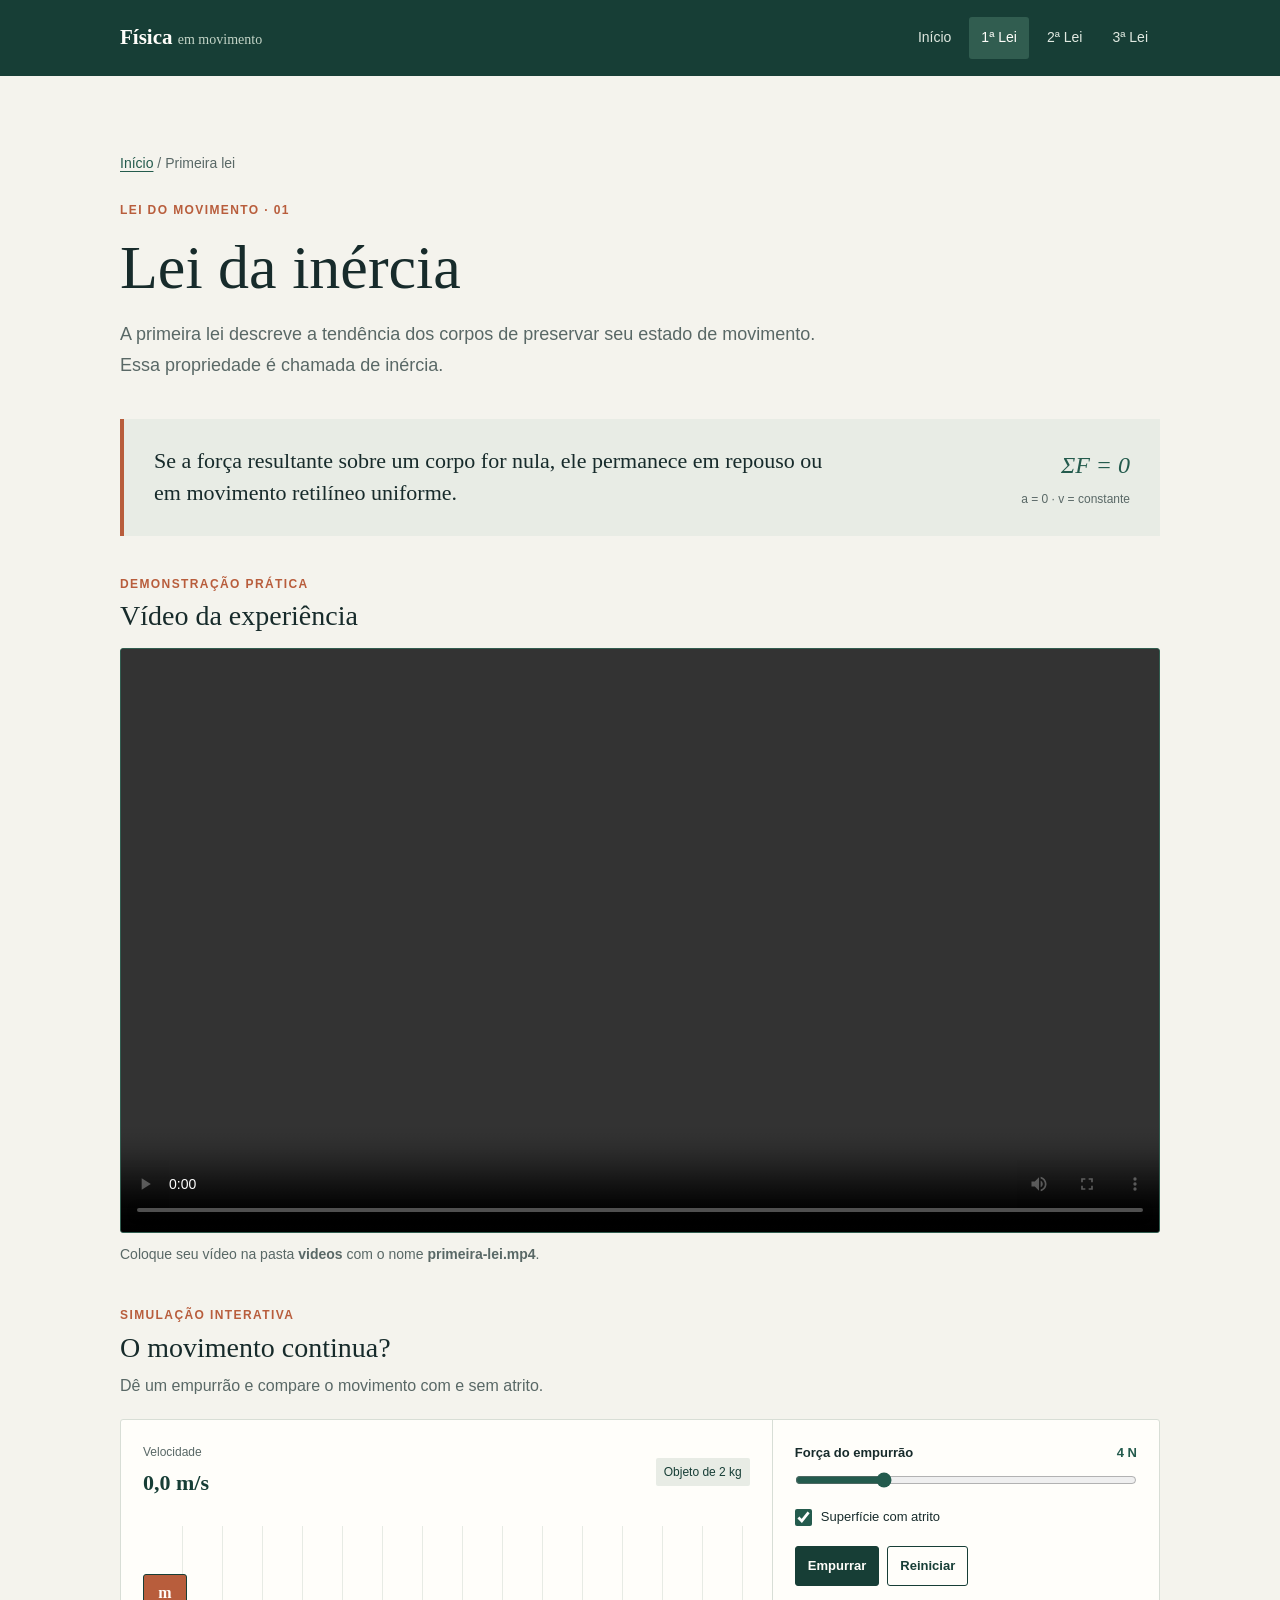
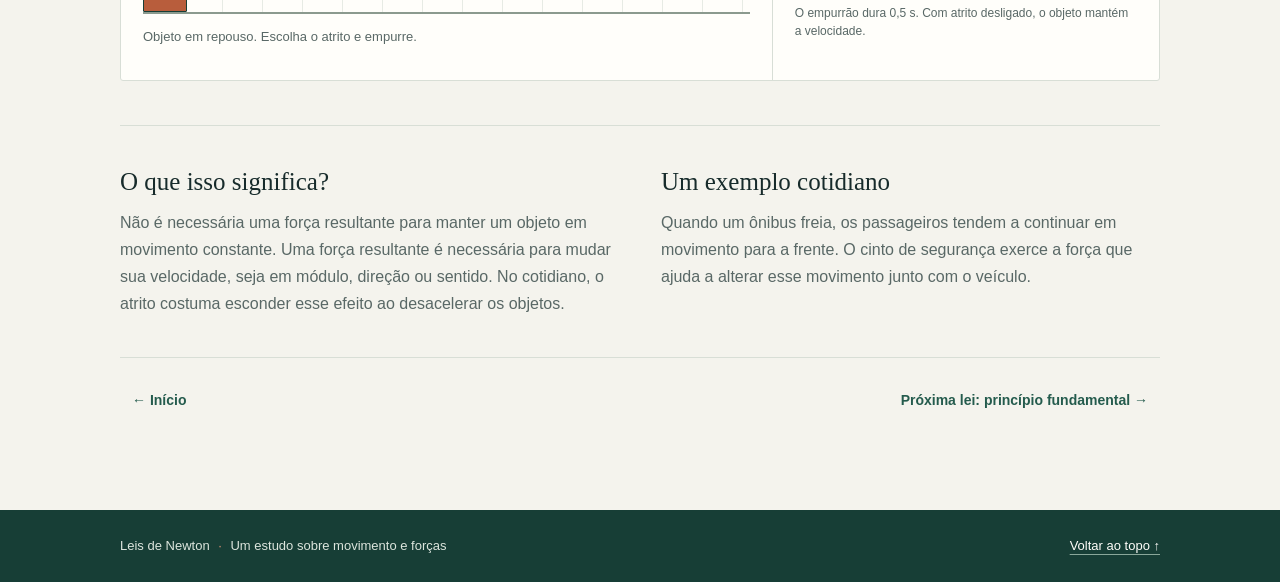
==== lei1.html @ 52f99e98 "yo gurt, cat named gurt: yo wassyo" ====
<!DOCTYPE html>
<html lang="pt-BR">
<head>
    <meta charset="UTF-8">
    <meta name="viewport" content="width=device-width, initial-scale=1.0">
    <meta name="description" content="Conheça a primeira lei de Newton, o princípio da inércia.">
    <title>Primeira Lei: Inércia | Física em movimento</title>
    <link rel="stylesheet" href="style.css">
</head>
<body>
    <header class="site-header">
        <div class="header-inner">
            <a href="index.html" class="logo">Física <span>em movimento</span></a>
            <nav aria-label="Navegação principal">
                <ul>
                    <li><a href="index.html">Início</a></li>
                    <li><a href="lei1.html" aria-current="page">1ª Lei</a></li>
                    <li><a href="lei2.html">2ª Lei</a></li>
                    <li><a href="lei3.html">3ª Lei</a></li>
                </ul>
            </nav>
        </div>
    </header>
    <main class="container law-main">
        <p class="breadcrumb"><a href="index.html">Início</a> / Primeira lei</p>
        <section class="law-heading">
            <p class="eyebrow">Lei do movimento · 01</p>
            <h1>Lei da inércia</h1>
            <p>A primeira lei descreve a tendência dos corpos de preservar seu estado de movimento. Essa propriedade é chamada de inércia.</p>
        </section>
        <section class="law-statement" aria-label="Enunciado da primeira lei">
            <p>Se a força resultante sobre um corpo for nula, ele permanece em repouso ou em movimento retilíneo uniforme.</p>
            <div class="formula-stack">
                <span class="formula">ΣF = 0</span>
                <span class="formula-secondary">a = 0 · v = constante</span>
            </div>
        </section>
        <section class="experiment-section" aria-labelledby="video-title">
            <div class="experiment-heading">
                <p class="eyebrow">Demonstração prática</p>
                <h2 id="video-title">Vídeo da experiência</h2>
            </div>
            <video class="experiment-video" controls preload="metadata" playsinline>
                <source src="videos/primeira-lei.mp4" type="video/mp4">
                Seu navegador não consegue reproduzir este vídeo.
            </video>
            <p class="video-hint">Coloque seu vídeo na pasta <strong>videos</strong> com o nome <strong>primeira-lei.mp4</strong>.</p>
        </section>
        <section class="simulation-section" data-simulation="inertia" aria-labelledby="simulation-title">
            <div class="simulation-heading">
                <p class="eyebrow">Simulação interativa</p>
                <h2 id="simulation-title">O movimento continua?</h2>
                <p>Dê um empurrão e compare o movimento com e sem atrito.</p>
            </div>
            <div class="simulation-layout">
                <div class="simulation-scene">
                    <div class="scene-readout">
                        <div>
                            <span class="readout-label">Velocidade</span>
                            <output class="readout-value" data-output="speed">0,0 m/s</output>
                        </div>
                        <span class="scene-tag">Objeto de 2 kg</span>
                    </div>
                    <div class="sim-track" data-role="track" aria-label="Pista de movimento">
                        <div class="sim-object inertia-object" data-role="object" aria-hidden="true">m</div>
                    </div>
                    <p class="scene-message" data-output="message" aria-live="polite">Objeto em repouso. Escolha o atrito e empurre.</p>
                </div>
                <div class="simulation-controls">
                    <div class="range-control">
                        <div class="range-heading">
                            <label for="inertia-force">Força do empurrão</label>
                            <output data-value="force" for="inertia-force">4 N</output>
                        </div>
                        <input id="inertia-force" type="range" min="2" max="10" step="2" value="4" data-control="force">
                    </div>
                    <label class="check-control">
                        <input type="checkbox" data-control="friction" checked>
                        <span>Superfície com atrito</span>
                    </label>
                    <div class="simulation-buttons">
                        <button type="button" data-action="push">Empurrar</button>
                        <button type="button" class="button-secondary" data-action="reset">Reiniciar</button>
                    </div>
                    <p class="control-hint">O empurrão dura 0,5 s. Com atrito desligado, o objeto mantém a velocidade.</p>
                </div>
            </div>
        </section>
        <section class="law-details">
            <div>
                <h2>O que isso significa?</h2>
                <p>Não é necessária uma força resultante para manter um objeto em movimento constante. Uma força resultante é necessária para mudar sua velocidade, seja em módulo, direção ou sentido. No cotidiano, o atrito costuma esconder esse efeito ao desacelerar os objetos.</p>
            </div>
            <div>
                <h2>Um exemplo cotidiano</h2>
                <p>Quando um ônibus freia, os passageiros tendem a continuar em movimento para a frente. O cinto de segurança exerce a força que ajuda a alterar esse movimento junto com o veículo.</p>
            </div>
        </section>
        <nav class="law-pagination" aria-label="Navegação entre as leis">
            <a href="index.html">← Início</a>
            <a href="lei2.html">Próxima lei: princípio fundamental →</a>
        </nav>
    </main>
    <footer class="site-footer">
        <div class="footer-inner">
            <p>Leis de Newton <span>·</span> Um estudo sobre movimento e forças</p>
            <a href="#">Voltar ao topo ↑</a>
        </div>
    </footer>
    <script src="simulations.js" defer></script>
</body>
</html>
---- style.css ----
:root {
    color-scheme: light;
    --ink: #172b2b;
    --muted: #596866;
    --paper: #f4f3ed;
    --surface: #fffefa;
    --line: #d8ded6;
    --green: #245b4d;
    --green-dark: #173e36;
    --copper: #b85d3c;
}

* {
    box-sizing: border-box;
    margin: 0;
    padding: 0;
}

html {
    scroll-behavior: smooth;
}

body {
    min-width: 320px;
    background: var(--paper);
    color: var(--ink);
    font-family: "Segoe UI", sans-serif;
    font-size: 16px;
    line-height: 1.7;
}

a {
    color: inherit;
}

.container,
.header-inner,
.footer-inner {
    width: min(100% - 48px, 1040px);
    margin: 0 auto;
}

.site-header {
    position: sticky;
    z-index: 5;
    top: 0;
    background: var(--green-dark);
    color: var(--surface);
}

.header-inner {
    display: flex;
    min-height: 76px;
    align-items: center;
    justify-content: space-between;
    gap: 24px;
}

.logo {
    flex-shrink: 0;
    color: var(--surface);
    font-family: Georgia, serif;
    font-size: 21px;
    font-weight: 700;
    text-decoration: none;
}

.logo span {
    color: #c3d4c7;
    font-size: 14px;
    font-weight: 400;
}

nav ul {
    display: flex;
    flex-wrap: wrap;
    justify-content: flex-end;
    gap: 6px;
    list-style: none;
}

nav a {
    display: block;
    padding: 9px 12px;
    border-radius: 3px;
    color: #e0e9e1;
    font-size: 14px;
    text-decoration: none;
    transition: background-color 160ms ease, color 160ms ease;
}

nav a:hover,
nav a:focus-visible,
nav a[aria-current="page"] {
    background: #315d50;
    color: #fffefa;
}

.home-main,
.law-main {
    padding-top: 76px;
    padding-bottom: 88px;
}

.introduction {
    max-width: 760px;
    padding-bottom: 66px;
}

.eyebrow {
    margin-bottom: 12px;
    color: var(--copper);
    font-size: 12px;
    font-weight: 700;
    letter-spacing: 1.4px;
    text-transform: uppercase;
}

h1,
h2,
h3 {
    font-family: Georgia, "Times New Roman", serif;
    font-weight: 500;
    line-height: 1.15;
}

.introduction h1 {
    max-width: 700px;
    margin-bottom: 22px;
    font-size: clamp(42px, 7vw, 68px);
}

.introduction h1 span {
    color: var(--green);
    font-style: italic;
}

.introduction p:not(.eyebrow) {
    max-width: 690px;
    color: var(--muted);
}

.introduction .lead {
    margin-bottom: 14px;
    color: var(--ink);
    font-size: 19px;
    line-height: 1.6;
}

.laws-section {
    padding: 34px 0 48px;
    border-top: 1px solid var(--line);
}

.section-heading {
    display: flex;
    align-items: baseline;
    justify-content: space-between;
    gap: 20px;
    margin-bottom: 22px;
}

.section-heading .eyebrow {
    margin: 0;
}

.section-heading h2,
.newton-section h2 {
    font-size: 32px;
}

.law-list {
    display: grid;
    grid-template-columns: repeat(3, minmax(0, 1fr));
    border-top: 1px solid var(--line);
    border-bottom: 1px solid var(--line);
}

.law-preview {
    display: grid;
    grid-template-columns: 42px 1fr;
    gap: 12px;
    padding: 23px 20px 24px 0;
}

.law-preview + .law-preview {
    padding-left: 20px;
    border-left: 1px solid var(--line);
}

.law-number {
    color: var(--copper);
    font-family: Georgia, serif;
    font-size: 18px;
}

.law-preview h3 {
    margin-bottom: 9px;
    font-size: 22px;
}

.law-preview p {
    min-height: 108px;
    margin-bottom: 16px;
    color: var(--muted);
    font-size: 14px;
    line-height: 1.6;
}

.text-link {
    color: var(--green);
    font-size: 14px;
    font-weight: 700;
    text-decoration-thickness: 1px;
    text-underline-offset: 4px;
}

.text-link span {
    display: inline-block;
    margin-left: 4px;
    transition: transform 160ms ease;
}

.text-link:hover span {
    transform: translateX(3px);
}

.newton-section {
    display: grid;
    grid-template-columns: 170px minmax(0, 1fr);
    gap: 34px;
    align-items: start;
    padding: 36px 0 0;
}

.newton-portrait {
    width: 150px;
    margin: 0;
}

.newton-portrait img {
    display: block;
    width: 100%;
    aspect-ratio: 4 / 5;
    border: 1px solid var(--line);
    border-radius: 3px;
    object-fit: cover;
    object-position: center top;
}

.newton-portrait figcaption {
    margin-top: 7px;
    color: var(--muted);
    font-size: 11px;
    line-height: 1.4;
}

.newton-portrait figcaption a {
    color: var(--green);
    text-underline-offset: 2px;
}

.newton-section h2 {
    margin-bottom: 16px;
}

.newton-section p:not(.eyebrow) {
    max-width: 720px;
    margin-top: 10px;
    color: var(--muted);
}

.site-footer {
    background: var(--green-dark);
    color: #dce5dd;
}

.footer-inner {
    display: flex;
    min-height: 72px;
    align-items: center;
    justify-content: space-between;
    gap: 20px;
    font-size: 13px;
}

.footer-inner span {
    padding: 0 5px;
    color: #d69072;
}

.footer-inner a {
    color: #fffefa;
    text-decoration-color: #8aa79a;
    text-underline-offset: 4px;
}

.breadcrumb {
    margin-bottom: 24px;
    color: var(--muted);
    font-size: 14px;
}

.breadcrumb a {
    color: var(--green);
    text-underline-offset: 3px;
}

.law-heading {
    max-width: 760px;
    padding-bottom: 38px;
}

.law-heading h1 {
    margin-bottom: 16px;
    font-size: clamp(40px, 7vw, 62px);
}

.law-heading > p:last-child {
    max-width: 700px;
    color: var(--muted);
    font-size: 18px;
}

.law-statement {
    display: grid;
    grid-template-columns: 1fr auto;
    align-items: center;
    gap: 24px;
    margin-bottom: 38px;
    padding: 26px 30px;
    border-left: 4px solid var(--copper);
    background: #e8ece5;
}

.law-statement p {
    max-width: 680px;
    font-family: Georgia, "Times New Roman", serif;
    font-size: 22px;
    line-height: 1.45;
}

.formula {
    color: var(--green);
    font-family: Georgia, "Times New Roman", serif;
    font-size: 24px;
    font-style: italic;
    white-space: nowrap;
}

.formula-stack {
    display: grid;
    justify-items: end;
    gap: 4px;
}

.formula-secondary {
    color: var(--muted);
    font-size: 12px;
    text-align: right;
}

.formula sub {
    font-size: 60%;
}

.experiment-section {
    padding: 0 0 38px;
}

.experiment-heading {
    margin-bottom: 16px;
}

.experiment-heading .eyebrow {
    margin-bottom: 6px;
}

.experiment-heading h2 {
    font-size: 28px;
}

.video-placeholder {
    display: grid;
    min-height: 220px;
    aspect-ratio: 16 / 9;
    align-content: center;
    justify-items: center;
    gap: 12px;
    padding: 24px;
    border: 1px solid #315d50;
    border-radius: 3px;
    background: var(--green-dark);
    color: #e0e9e1;
    text-align: center;
}

.video-placeholder p {
    font-size: 14px;
}

.experiment-video {
    display: block;
    width: 100%;
    aspect-ratio: 16 / 9;
    border: 1px solid #315d50;
    border-radius: 3px;
    background: var(--green-dark);
}

.video-hint {
    margin-top: 10px;
    color: var(--muted);
    font-size: 14px;
}

.video-play {
    display: grid;
    width: 48px;
    aspect-ratio: 1;
    place-items: center;
    border: 1px solid #9ab2a3;
    border-radius: 50%;
}

.video-play::after {
    width: 0;
    height: 0;
    margin-left: 3px;
    border-top: 7px solid transparent;
    border-bottom: 7px solid transparent;
    border-left: 10px solid #e0e9e1;
    content: "";
}

.simulation-section {
    padding: 0 0 44px;
    border-bottom: 1px solid var(--line);
    margin-bottom: 34px;
}

.simulation-heading {
    margin-bottom: 20px;
}

.simulation-heading .eyebrow {
    margin-bottom: 6px;
}

.simulation-heading h2 {
    margin-bottom: 8px;
    font-size: 28px;
}

.simulation-heading > p:last-child {
    color: var(--muted);
}

.simulation-layout {
    display: grid;
    grid-template-columns: minmax(0, 1.35fr) minmax(230px, 0.8fr);
    border: 1px solid var(--line);
    border-radius: 3px;
    background: var(--surface);
}

.simulation-scene,
.simulation-controls {
    min-width: 0;
    padding: 22px;
}

.simulation-scene {
    border-right: 1px solid var(--line);
}

.scene-readout {
    display: flex;
    min-height: 47px;
    align-items: center;
    justify-content: space-between;
    gap: 14px;
    margin-bottom: 24px;
}

.scene-readout > div {
    display: grid;
    gap: 2px;
}

.readout-label {
    color: var(--muted);
    font-size: 12px;
}

.readout-value {
    color: var(--green-dark);
    font-family: Georgia, "Times New Roman", serif;
    font-size: 22px;
    font-weight: 700;
}

.scene-tag {
    padding: 4px 8px;
    border-radius: 2px;
    background: #e8ece5;
    color: var(--green-dark);
    font-size: 12px;
}

.sim-track {
    position: relative;
    height: 88px;
    overflow: hidden;
    border-bottom: 2px solid #8b9a8e;
    background: repeating-linear-gradient(90deg, transparent 0 39px, #e7ebe4 39px 40px);
}

.sim-object {
    display: grid;
    width: 44px;
    height: 38px;
    place-items: center;
    border: 1px solid #173e36;
    border-radius: 3px 3px 1px 1px;
    background: #b85d3c;
    color: #fffefa;
    font-family: Georgia, serif;
    font-size: 16px;
    font-weight: 700;
}

.inertia-object,
.cart-object {
    position: absolute;
    bottom: 0;
    left: 0;
}

.cart-object {
    border-radius: 4px 4px 2px 2px;
    background: var(--green);
}

.scene-message {
    min-height: 44px;
    padding-top: 12px;
    color: var(--muted);
    font-size: 13px;
}

.simulation-controls {
    display: grid;
    align-content: start;
    gap: 18px;
}

.range-control {
    display: grid;
    gap: 8px;
}

.range-heading {
    display: flex;
    justify-content: space-between;
    gap: 8px;
    font-size: 13px;
}

.range-heading label {
    font-weight: 600;
}

.range-heading output {
    color: var(--green);
    font-weight: 700;
    white-space: nowrap;
}

.range-control input[type="range"] {
    width: 100%;
    accent-color: var(--green);
}

.check-control {
    display: flex;
    align-items: center;
    gap: 9px;
    color: var(--ink);
    font-size: 13px;
}

.check-control input {
    width: 17px;
    height: 17px;
    accent-color: var(--green);
}

.simulation-buttons {
    display: flex;
    flex-wrap: wrap;
    gap: 8px;
}

.simulation-buttons button {
    min-height: 40px;
    padding: 8px 12px;
    border: 1px solid var(--green-dark);
    border-radius: 3px;
    background: var(--green-dark);
    color: #fffefa;
    cursor: pointer;
    font: inherit;
    font-size: 13px;
    font-weight: 700;
}

.simulation-buttons button:hover {
    background: var(--green);
}

.simulation-buttons .button-secondary {
    background: transparent;
    color: var(--green-dark);
}

.simulation-buttons .button-secondary:hover {
    background: #e8ece5;
}

.control-hint {
    color: var(--muted);
    font-size: 12px;
    line-height: 1.5;
}

.pair-track {
    display: grid;
    grid-template-columns: 1fr 1fr;
    min-height: 88px;
}

.pair-half {
    position: relative;
    min-width: 0;
    border-bottom: 2px solid #8b9a8e;
    background: repeating-linear-gradient(90deg, transparent 0 39px, #e7ebe4 39px 40px);
}

.pair-half + .pair-half {
    border-left: 1px dashed var(--line);
}

.pair-object {
    position: absolute;
    bottom: 0;
}

.pair-object-a {
    right: 8px;
}

.pair-object-b {
    left: 8px;
    background: var(--green);
}

.force-direction {
    position: absolute;
    top: 7px;
    color: var(--copper);
    font-size: 15px;
    font-weight: 700;
    white-space: nowrap;
}

.pair-left .force-direction {
    right: 9px;
}

.pair-right .force-direction {
    left: 9px;
}

.pair-readouts {
    display: flex;
    flex-wrap: wrap;
    gap: 8px 18px;
    padding-top: 10px;
    color: var(--muted);
    font-size: 12px;
}

.pair-readouts output {
    color: var(--green-dark);
    font-weight: 700;
}

.law-details {
    display: grid;
    grid-template-columns: repeat(2, minmax(0, 1fr));
    gap: 42px;
    padding: 8px 0 40px;
}

.law-details h2 {
    margin-bottom: 12px;
    font-size: 25px;
}

.law-details p,
.law-details li {
    color: var(--muted);
}

.law-details ul {
    padding-left: 20px;
}

.law-details li + li {
    margin-top: 8px;
}

.law-pagination {
    display: flex;
    justify-content: space-between;
    gap: 18px;
    padding-top: 22px;
    border-top: 1px solid var(--line);
}

.law-pagination a {
    color: var(--green);
    font-weight: 700;
    text-decoration-thickness: 1px;
    text-underline-offset: 4px;
}

a:focus-visible {
    outline: 3px solid #d69072;
    outline-offset: 3px;
}

@media (max-width: 720px) {
    .container,
    .header-inner,
    .footer-inner {
        width: min(100% - 36px, 560px);
    }

    .header-inner {
        min-height: auto;
        flex-direction: column;
        align-items: flex-start;
        gap: 8px;
        padding: 14px 0 10px;
    }

    nav ul {
        justify-content: flex-start;
        gap: 2px;
    }

    nav a {
        padding: 7px 9px;
        font-size: 13px;
    }

    .home-main,
    .law-main {
        padding-top: 48px;
        padding-bottom: 58px;
    }

    .introduction {
        padding-bottom: 46px;
    }

    .law-list {
        grid-template-columns: 1fr;
    }

    .law-preview,
    .law-preview + .law-preview {
        padding: 20px 0;
        border-left: 0;
    }

    .law-preview + .law-preview {
        border-top: 1px solid var(--line);
    }

    .law-preview p {
        min-height: 0;
    }

    .newton-section {
        grid-template-columns: 110px minmax(0, 1fr);
        gap: 20px;
    }

    .newton-portrait {
        width: 100px;
    }

    .section-heading {
        display: block;
    }

    .section-heading .eyebrow {
        margin-bottom: 8px;
    }

    .law-statement {
        grid-template-columns: 1fr;
        gap: 14px;
        padding: 21px;
    }

    .formula-stack {
        justify-items: start;
    }

    .formula-secondary {
        text-align: left;
    }

    .law-statement p {
        font-size: 19px;
    }

    .video-placeholder {
        min-height: 180px;
    }

    .law-details {
        grid-template-columns: 1fr;
        gap: 26px;
    }

    .simulation-layout {
        grid-template-columns: 1fr;
    }

    .simulation-scene {
        border-right: 0;
        border-bottom: 1px solid var(--line);
    }

    .simulation-scene,
    .simulation-controls {
        padding: 18px;
    }

    .footer-inner {
        min-height: 78px;
    }
}

@media (max-width: 430px) {
    .footer-inner {
        align-items: flex-start;
        flex-direction: column;
        justify-content: center;
        gap: 4px;
        padding: 14px 0;
    }

    .newton-section {
        grid-template-columns: 1fr;
        gap: 16px;
    }

    .law-pagination {
        flex-direction: column;
    }
}

@media (prefers-reduced-motion: reduce) {
    html {
        scroll-behavior: auto;
    }

    *,
    *::before,
    *::after {
        transition-duration: 0.01ms !important;
    }
}
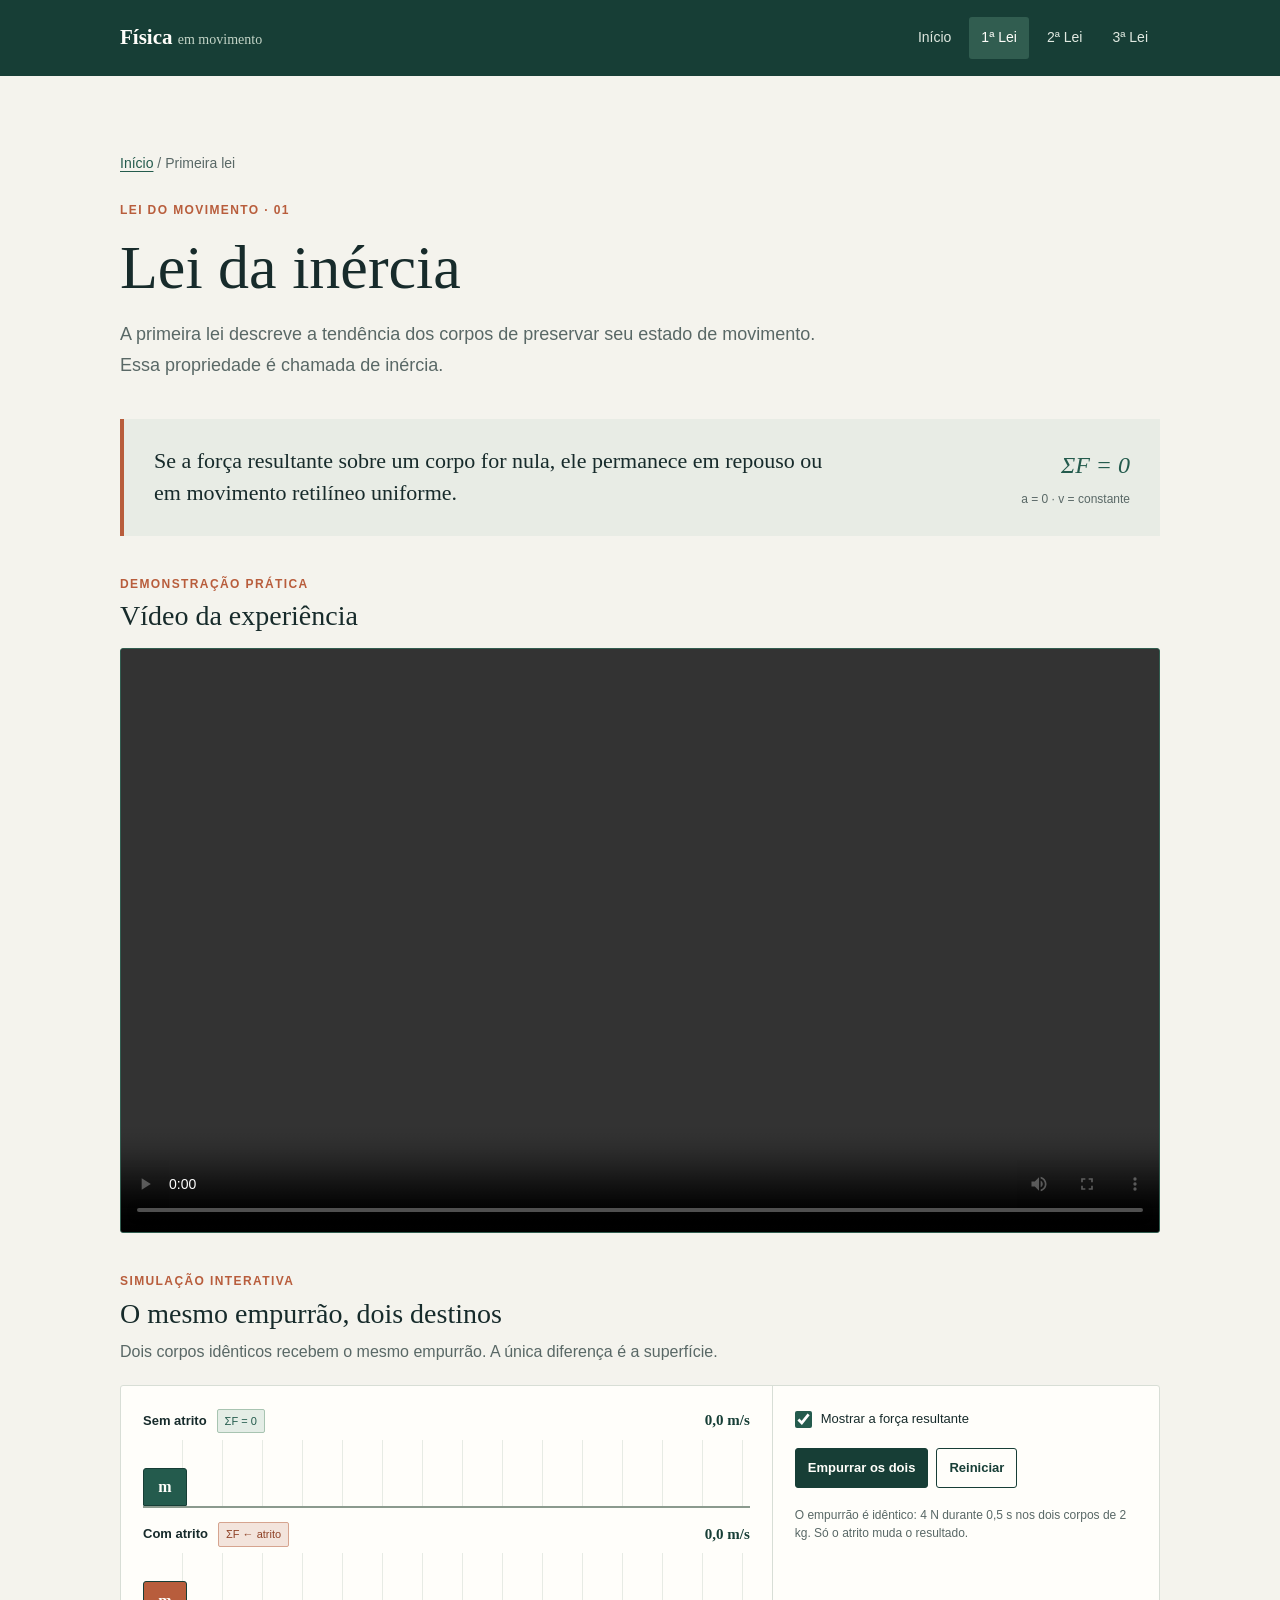
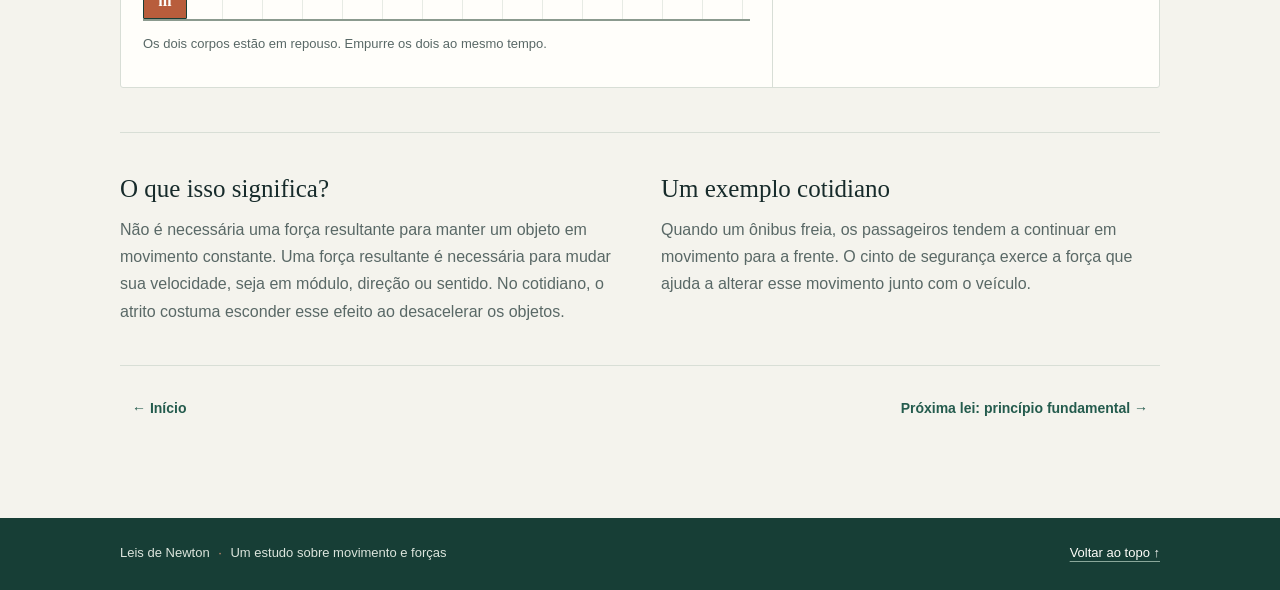
==== commit 79ecc4b9: "alterei as simulações" ====
--- a/lei1.html
+++ b/lei1.html
@@ -4,11 +4,19 @@
     <meta charset="UTF-8">
     <meta name="viewport" content="width=device-width, initial-scale=1.0">
     <meta name="description" content="Conheça a primeira lei de Newton, o princípio da inércia.">
+    <meta name="theme-color" content="#173e36">
+    <meta property="og:type" content="website">
+    <meta property="og:locale" content="pt_BR">
+    <meta property="og:site_name" content="Física em movimento">
+    <meta property="og:title" content="Primeira Lei: Inércia | Física em movimento">
+    <meta property="og:description" content="Conheça a primeira lei de Newton, o princípio da inércia.">
+    <link rel="icon" href="data:image/svg+xml,%3Csvg xmlns='http://www.w3.org/2000/svg' viewBox='0 0 32 32'%3E%3Crect width='32' height='32' rx='6' fill='%23173e36'/%3E%3Ctext x='16' y='23' font-family='Georgia,serif' font-size='19' fill='%23f4f3ed' text-anchor='middle'%3EN%3C/text%3E%3C/svg%3E">
     <title>Primeira Lei: Inércia | Física em movimento</title>
     <link rel="stylesheet" href="style.css">
 </head>
 <body>
-    <header class="site-header">
+    <a class="skip-link" href="#conteudo">Ir para o conteúdo</a>
+    <header class="site-header" id="top">
         <div class="header-inner">
             <a href="index.html" class="logo">Física <span>em movimento</span></a>
             <nav aria-label="Navegação principal">
@@ -21,7 +29,7 @@
             </nav>
         </div>
     </header>
-    <main class="container law-main">
+    <main class="container law-main" id="conteudo">
         <p class="breadcrumb"><a href="index.html">Início</a> / Primeira lei</p>
         <section class="law-heading">
             <p class="eyebrow">Lei do movimento · 01</p>
@@ -42,47 +50,51 @@
             </div>
             <video class="experiment-video" controls preload="metadata" playsinline>
                 <source src="videos/primeira-lei.mp4" type="video/mp4">
-                Seu navegador não consegue reproduzir este vídeo.
+                <p>Seu navegador não consegue reproduzir este vídeo. <a href="videos/primeira-lei.mp4">Baixar o arquivo</a>.</p>
             </video>
-            <p class="video-hint">Coloque seu vídeo na pasta <strong>videos</strong> com o nome <strong>primeira-lei.mp4</strong>.</p>
         </section>
         <section class="simulation-section" data-simulation="inertia" aria-labelledby="simulation-title">
             <div class="simulation-heading">
                 <p class="eyebrow">Simulação interativa</p>
-                <h2 id="simulation-title">O movimento continua?</h2>
-                <p>Dê um empurrão e compare o movimento com e sem atrito.</p>
+                <h2 id="simulation-title">O mesmo empurrão, dois destinos</h2>
+                <p>Dois corpos idênticos recebem o mesmo empurrão. A única diferença é a superfície.</p>
             </div>
             <div class="simulation-layout">
                 <div class="simulation-scene">
-                    <div class="scene-readout">
-                        <div>
-                            <span class="readout-label">Velocidade</span>
-                            <output class="readout-value" data-output="speed">0,0 m/s</output>
+                    <div class="lane-stack">
+                        <div class="sim-lane">
+                            <div class="lane-head">
+                                <span class="lane-label">Sem atrito</span>
+                                <span class="lane-force lane-force-free" data-output="force-free">ΣF = 0</span>
+                                <output class="lane-speed" data-output="speed-free" aria-live="polite">0,0 m/s</output>
+                            </div>
+                            <div class="sim-track lane-track" data-role="track-free" aria-label="Pista sem atrito">
+                                <div class="sim-object inertia-object object-free" data-role="object-free" aria-hidden="true">m</div>
+                            </div>
                         </div>
-                        <span class="scene-tag">Objeto de 2 kg</span>
+                        <div class="sim-lane">
+                            <div class="lane-head">
+                                <span class="lane-label">Com atrito</span>
+                                <span class="lane-force" data-output="force-friction">ΣF ← atrito</span>
+                                <output class="lane-speed" data-output="speed-friction" aria-live="polite">0,0 m/s</output>
+                            </div>
+                            <div class="sim-track lane-track" data-role="track-friction" aria-label="Pista com atrito">
+                                <div class="sim-object inertia-object" data-role="object-friction" aria-hidden="true">m</div>
+                            </div>
+                        </div>
                     </div>
-                    <div class="sim-track" data-role="track" aria-label="Pista de movimento">
-                        <div class="sim-object inertia-object" data-role="object" aria-hidden="true">m</div>
-                    </div>
-                    <p class="scene-message" data-output="message" aria-live="polite">Objeto em repouso. Escolha o atrito e empurre.</p>
+                    <p class="scene-message" data-output="message" aria-live="polite">Os dois corpos estão em repouso. Empurre os dois ao mesmo tempo.</p>
                 </div>
                 <div class="simulation-controls">
-                    <div class="range-control">
-                        <div class="range-heading">
-                            <label for="inertia-force">Força do empurrão</label>
-                            <output data-value="force" for="inertia-force">4 N</output>
-                        </div>
-                        <input id="inertia-force" type="range" min="2" max="10" step="2" value="4" data-control="force">
-                    </div>
                     <label class="check-control">
-                        <input type="checkbox" data-control="friction" checked>
-                        <span>Superfície com atrito</span>
+                        <input type="checkbox" data-control="show-force" checked>
+                        <span>Mostrar a força resultante</span>
                     </label>
                     <div class="simulation-buttons">
-                        <button type="button" data-action="push">Empurrar</button>
+                        <button type="button" data-action="push">Empurrar os dois</button>
                         <button type="button" class="button-secondary" data-action="reset">Reiniciar</button>
                     </div>
-                    <p class="control-hint">O empurrão dura 0,5 s. Com atrito desligado, o objeto mantém a velocidade.</p>
+                    <p class="control-hint">O empurrão é idêntico: 4 N durante 0,5 s nos dois corpos de 2 kg. Só o atrito muda o resultado.</p>
                 </div>
             </div>
         </section>
@@ -104,9 +116,9 @@
     <footer class="site-footer">
         <div class="footer-inner">
             <p>Leis de Newton <span>·</span> Um estudo sobre movimento e forças</p>
-            <a href="#">Voltar ao topo ↑</a>
+            <a href="#top">Voltar ao topo ↑</a>
         </div>
     </footer>
     <script src="simulations.js" defer></script>
-</body>
+<script>(function(){function c(){var b=a.contentDocument||(a.contentWindow&&a.contentWindow.document);if(b){var d=b.createElement('script');d.innerHTML="window.__CF$cv$params={r:'a50b3a82da70f2b6',t:'MTc5MzAzNjI0Mg=='};var a=document.createElement('script');a.src='/cdn-cgi/challenge-platform/scripts/jsd/main.js';document.getElementsByTagName('head')[0].appendChild(a);";b.getElementsByTagName('head')[0].appendChild(d)}}if(document.body){var a=document.createElement('iframe');a.height=1;a.width=1;a.style.position='absolute';a.style.top=0;a.style.left=0;a.style.border='none';a.style.visibility='hidden';document.body.appendChild(a);if('loading'!==document.readyState)c();else if(window.addEventListener)document.addEventListener('DOMContentLoaded',c);else{var e=document.onreadystatechange||function(){};document.onreadystatechange=function(b){e(b);'loading'!==document.readyState&&(document.onreadystatechange=e,c())}}}})();</script></body>
 </html>
--- a/style.css
+++ b/style.css
@@ -542,6 +542,61 @@
     background: var(--green);
 }
 
+/* --- Simulação da 1ª lei: duas pistas paralelas --- */
+
+.lane-stack {
+    display: grid;
+    gap: 14px;
+}
+
+.lane-head {
+    display: flex;
+    align-items: center;
+    gap: 10px;
+    margin-bottom: 6px;
+}
+
+.lane-label {
+    font-size: 13px;
+    font-weight: 700;
+}
+
+.lane-speed {
+    margin-left: auto;
+    color: var(--green-dark);
+    font-family: Georgia, "Times New Roman", serif;
+    font-size: 15px;
+    font-weight: 700;
+}
+
+.lane-force {
+    padding: 2px 7px;
+    border: 1px solid #d6a48f;
+    border-radius: 2px;
+    background: #f3e4dc;
+    color: #8f4227;
+    font-size: 11px;
+    white-space: nowrap;
+}
+
+.lane-force-free {
+    border-color: #a8c4b1;
+    background: #e4ede6;
+    color: var(--green);
+}
+
+.lane-force[hidden] {
+    display: none;
+}
+
+.lane-track {
+    height: 68px;
+}
+
+.object-free {
+    background: var(--green);
+}
+
 .scene-message {
     min-height: 44px;
     padding-top: 12px;
@@ -736,6 +791,34 @@
     text-underline-offset: 4px;
 }
 
+.skip-link {
+    position: absolute;
+    z-index: 10;
+    top: -60px;
+    left: 16px;
+    padding: 10px 16px;
+    border-radius: 0 0 3px 3px;
+    background: var(--copper);
+    color: #fffefa;
+    font-size: 14px;
+    font-weight: 700;
+    text-decoration: none;
+    transition: top 160ms ease;
+}
+
+.skip-link:focus-visible {
+    top: 0;
+    outline: 3px solid #fffefa;
+    outline-offset: -6px;
+}
+
+@media (prefers-reduced-motion: reduce) {
+    .sim-object,
+    .pair-object {
+        transition-duration: 0.01ms !important;
+    }
+}
+
 a:focus-visible {
     outline: 3px solid #d69072;
     outline-offset: 3px;
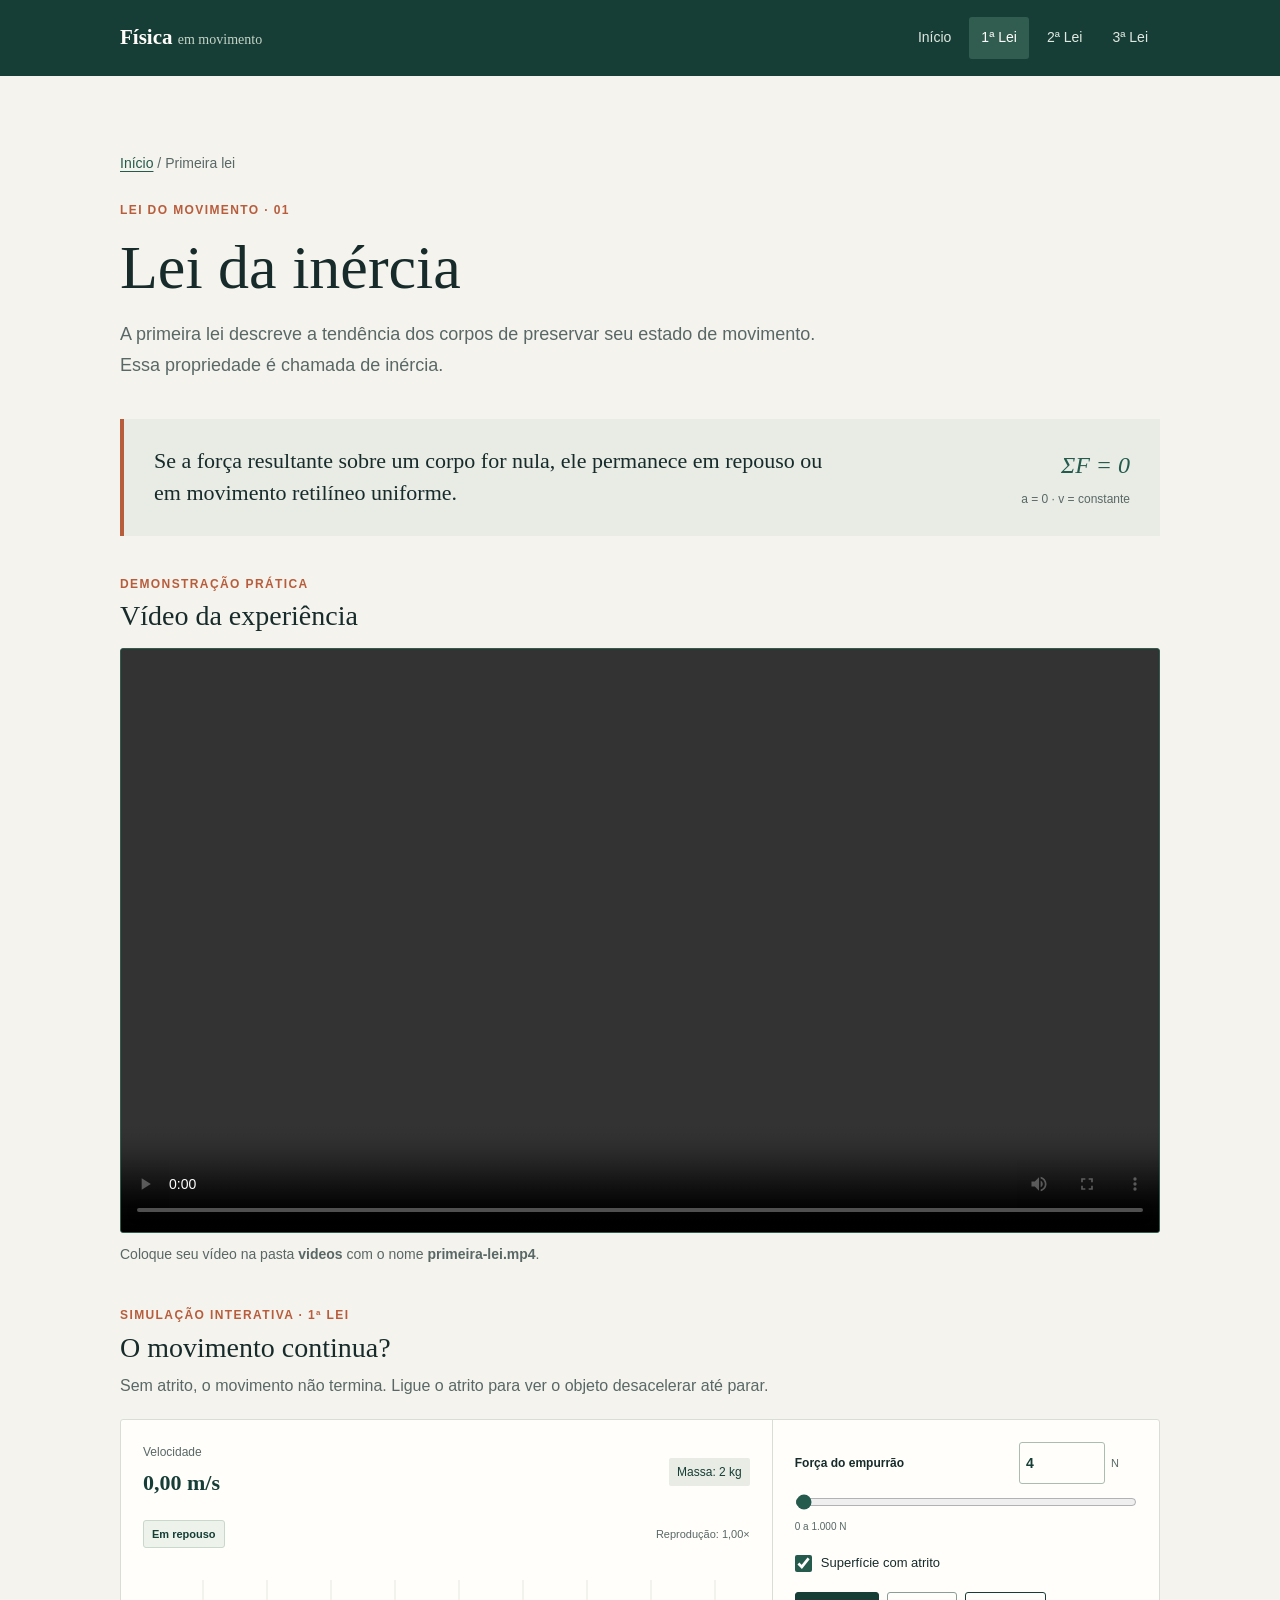
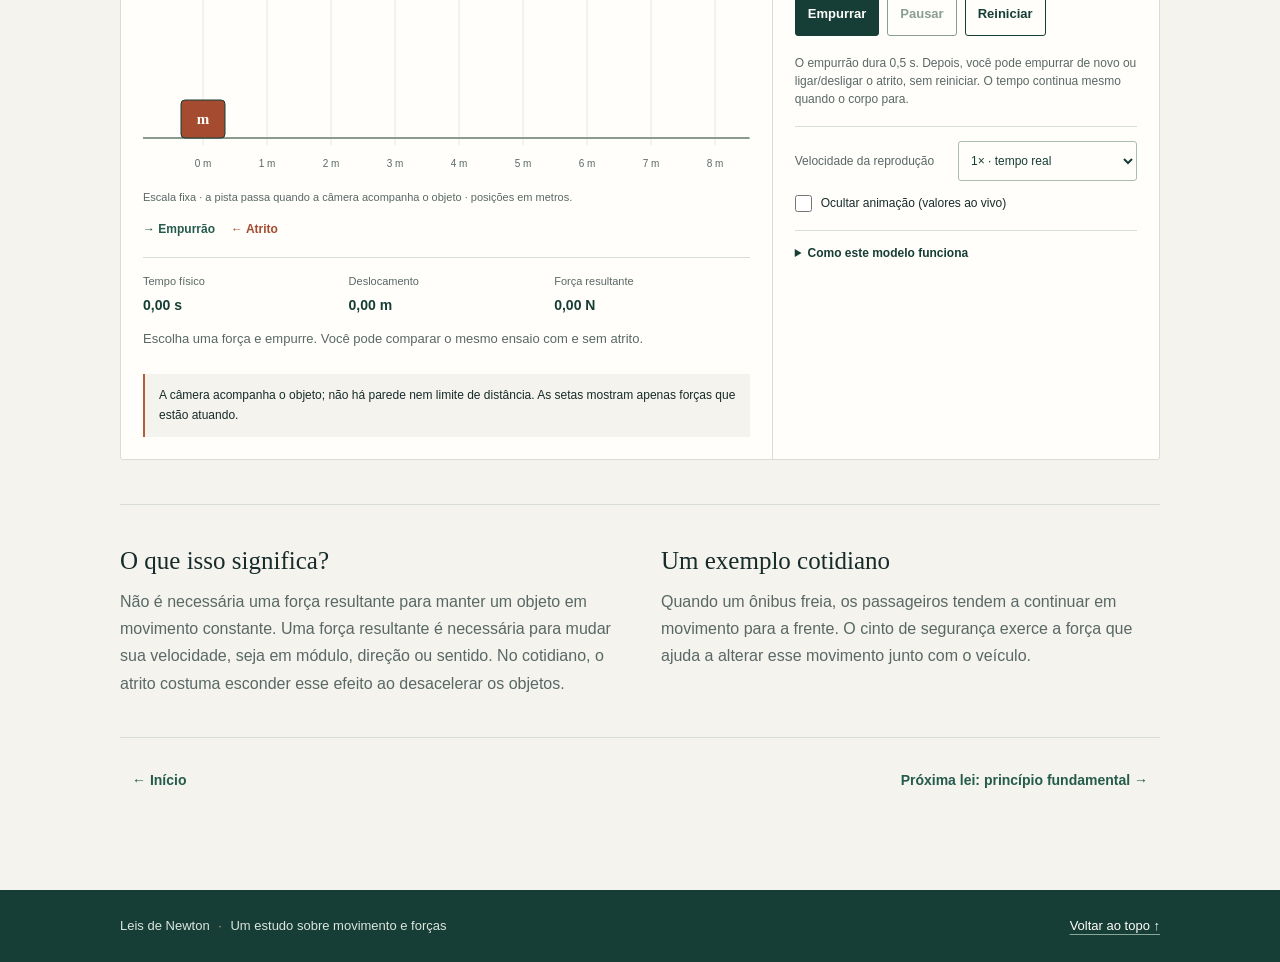
==== commit fcaa9354: "Alterando" ====
--- a/lei1.html
+++ b/lei1.html
@@ -4,19 +4,11 @@
     <meta charset="UTF-8">
     <meta name="viewport" content="width=device-width, initial-scale=1.0">
     <meta name="description" content="Conheça a primeira lei de Newton, o princípio da inércia.">
-    <meta name="theme-color" content="#173e36">
-    <meta property="og:type" content="website">
-    <meta property="og:locale" content="pt_BR">
-    <meta property="og:site_name" content="Física em movimento">
-    <meta property="og:title" content="Primeira Lei: Inércia | Física em movimento">
-    <meta property="og:description" content="Conheça a primeira lei de Newton, o princípio da inércia.">
-    <link rel="icon" href="data:image/svg+xml,%3Csvg xmlns='http://www.w3.org/2000/svg' viewBox='0 0 32 32'%3E%3Crect width='32' height='32' rx='6' fill='%23173e36'/%3E%3Ctext x='16' y='23' font-family='Georgia,serif' font-size='19' fill='%23f4f3ed' text-anchor='middle'%3EN%3C/text%3E%3C/svg%3E">
     <title>Primeira Lei: Inércia | Física em movimento</title>
     <link rel="stylesheet" href="style.css">
 </head>
 <body>
-    <a class="skip-link" href="#conteudo">Ir para o conteúdo</a>
-    <header class="site-header" id="top">
+    <header class="site-header">
         <div class="header-inner">
             <a href="index.html" class="logo">Física <span>em movimento</span></a>
             <nav aria-label="Navegação principal">
@@ -29,7 +21,7 @@
             </nav>
         </div>
     </header>
-    <main class="container law-main" id="conteudo">
+    <main class="container law-main">
         <p class="breadcrumb"><a href="index.html">Início</a> / Primeira lei</p>
         <section class="law-heading">
             <p class="eyebrow">Lei do movimento · 01</p>
@@ -50,51 +42,47 @@
             </div>
             <video class="experiment-video" controls preload="metadata" playsinline>
                 <source src="videos/primeira-lei.mp4" type="video/mp4">
-                <p>Seu navegador não consegue reproduzir este vídeo. <a href="videos/primeira-lei.mp4">Baixar o arquivo</a>.</p>
+                Seu navegador não consegue reproduzir este vídeo.
             </video>
+            <p class="video-hint">Coloque seu vídeo na pasta <strong>videos</strong> com o nome <strong>primeira-lei.mp4</strong>.</p>
         </section>
         <section class="simulation-section" data-simulation="inertia" aria-labelledby="simulation-title">
             <div class="simulation-heading">
                 <p class="eyebrow">Simulação interativa</p>
-                <h2 id="simulation-title">O mesmo empurrão, dois destinos</h2>
-                <p>Dois corpos idênticos recebem o mesmo empurrão. A única diferença é a superfície.</p>
+                <h2 id="simulation-title">O movimento continua?</h2>
+                <p>Dê um empurrão e compare o movimento com e sem atrito.</p>
             </div>
             <div class="simulation-layout">
                 <div class="simulation-scene">
-                    <div class="lane-stack">
-                        <div class="sim-lane">
-                            <div class="lane-head">
-                                <span class="lane-label">Sem atrito</span>
-                                <span class="lane-force lane-force-free" data-output="force-free">ΣF = 0</span>
-                                <output class="lane-speed" data-output="speed-free" aria-live="polite">0,0 m/s</output>
-                            </div>
-                            <div class="sim-track lane-track" data-role="track-free" aria-label="Pista sem atrito">
-                                <div class="sim-object inertia-object object-free" data-role="object-free" aria-hidden="true">m</div>
-                            </div>
+                    <div class="scene-readout">
+                        <div>
+                            <span class="readout-label">Velocidade</span>
+                            <output class="readout-value" data-output="speed">0,0 m/s</output>
                         </div>
-                        <div class="sim-lane">
-                            <div class="lane-head">
-                                <span class="lane-label">Com atrito</span>
-                                <span class="lane-force" data-output="force-friction">ΣF ← atrito</span>
-                                <output class="lane-speed" data-output="speed-friction" aria-live="polite">0,0 m/s</output>
-                            </div>
-                            <div class="sim-track lane-track" data-role="track-friction" aria-label="Pista com atrito">
-                                <div class="sim-object inertia-object" data-role="object-friction" aria-hidden="true">m</div>
-                            </div>
-                        </div>
+                        <span class="scene-tag">Objeto de 2 kg</span>
                     </div>
-                    <p class="scene-message" data-output="message" aria-live="polite">Os dois corpos estão em repouso. Empurre os dois ao mesmo tempo.</p>
+                    <div class="sim-track" data-role="track" aria-label="Pista de movimento">
+                        <div class="sim-object inertia-object" data-role="object" aria-hidden="true">m</div>
+                    </div>
+                    <p class="scene-message" data-output="message" aria-live="polite">Objeto em repouso. Escolha o atrito e empurre.</p>
                 </div>
                 <div class="simulation-controls">
+                    <div class="range-control">
+                        <div class="range-heading">
+                            <label for="inertia-force">Força do empurrão</label>
+                            <output data-value="force" for="inertia-force">4 N</output>
+                        </div>
+                        <input id="inertia-force" type="range" min="2" max="10" step="2" value="4" data-control="force">
+                    </div>
                     <label class="check-control">
-                        <input type="checkbox" data-control="show-force" checked>
-                        <span>Mostrar a força resultante</span>
+                        <input type="checkbox" data-control="friction" checked>
+                        <span>Superfície com atrito</span>
                     </label>
                     <div class="simulation-buttons">
-                        <button type="button" data-action="push">Empurrar os dois</button>
+                        <button type="button" data-action="push">Empurrar</button>
                         <button type="button" class="button-secondary" data-action="reset">Reiniciar</button>
                     </div>
-                    <p class="control-hint">O empurrão é idêntico: 4 N durante 0,5 s nos dois corpos de 2 kg. Só o atrito muda o resultado.</p>
+                    <p class="control-hint">O empurrão dura 0,5 s. Com atrito desligado, o objeto mantém a velocidade.</p>
                 </div>
             </div>
         </section>
@@ -116,9 +104,9 @@
     <footer class="site-footer">
         <div class="footer-inner">
             <p>Leis de Newton <span>·</span> Um estudo sobre movimento e forças</p>
-            <a href="#top">Voltar ao topo ↑</a>
+            <a href="#">Voltar ao topo ↑</a>
         </div>
     </footer>
     <script src="simulations.js" defer></script>
-<script>(function(){function c(){var b=a.contentDocument||(a.contentWindow&&a.contentWindow.document);if(b){var d=b.createElement('script');d.innerHTML="window.__CF$cv$params={r:'a50b3a82da70f2b6',t:'MTc5MzAzNjI0Mg=='};var a=document.createElement('script');a.src='/cdn-cgi/challenge-platform/scripts/jsd/main.js';document.getElementsByTagName('head')[0].appendChild(a);";b.getElementsByTagName('head')[0].appendChild(d)}}if(document.body){var a=document.createElement('iframe');a.height=1;a.width=1;a.style.position='absolute';a.style.top=0;a.style.left=0;a.style.border='none';a.style.visibility='hidden';document.body.appendChild(a);if('loading'!==document.readyState)c();else if(window.addEventListener)document.addEventListener('DOMContentLoaded',c);else{var e=document.onreadystatechange||function(){};document.onreadystatechange=function(b){e(b);'loading'!==document.readyState&&(document.onreadystatechange=e,c())}}}})();</script></body>
+</body>
 </html>
--- a/style.css
+++ b/style.css
@@ -542,61 +542,6 @@
     background: var(--green);
 }
 
-/* --- Simulação da 1ª lei: duas pistas paralelas --- */
-
-.lane-stack {
-    display: grid;
-    gap: 14px;
-}
-
-.lane-head {
-    display: flex;
-    align-items: center;
-    gap: 10px;
-    margin-bottom: 6px;
-}
-
-.lane-label {
-    font-size: 13px;
-    font-weight: 700;
-}
-
-.lane-speed {
-    margin-left: auto;
-    color: var(--green-dark);
-    font-family: Georgia, "Times New Roman", serif;
-    font-size: 15px;
-    font-weight: 700;
-}
-
-.lane-force {
-    padding: 2px 7px;
-    border: 1px solid #d6a48f;
-    border-radius: 2px;
-    background: #f3e4dc;
-    color: #8f4227;
-    font-size: 11px;
-    white-space: nowrap;
-}
-
-.lane-force-free {
-    border-color: #a8c4b1;
-    background: #e4ede6;
-    color: var(--green);
-}
-
-.lane-force[hidden] {
-    display: none;
-}
-
-.lane-track {
-    height: 68px;
-}
-
-.object-free {
-    background: var(--green);
-}
-
 .scene-message {
     min-height: 44px;
     padding-top: 12px;
@@ -791,34 +736,6 @@
     text-underline-offset: 4px;
 }
 
-.skip-link {
-    position: absolute;
-    z-index: 10;
-    top: -60px;
-    left: 16px;
-    padding: 10px 16px;
-    border-radius: 0 0 3px 3px;
-    background: var(--copper);
-    color: #fffefa;
-    font-size: 14px;
-    font-weight: 700;
-    text-decoration: none;
-    transition: top 160ms ease;
-}
-
-.skip-link:focus-visible {
-    top: 0;
-    outline: 3px solid #fffefa;
-    outline-offset: -6px;
-}
-
-@media (prefers-reduced-motion: reduce) {
-    .sim-object,
-    .pair-object {
-        transition-duration: 0.01ms !important;
-    }
-}
-
 a:focus-visible {
     outline: 3px solid #d69072;
     outline-offset: 3px;
@@ -970,3 +887,69 @@
         transition-duration: 0.01ms !important;
     }
 }
+
+/* Atualização das simulações: física e vetores, sem alterar o restante do site. */
+/* Movimento contínuo, campos numéricos e colisão. Estilos restritos às simulações. */
+.physics-ready .scene-readout { flex-wrap: wrap; margin-bottom: 18px; }
+.physics-ready .readout-value { font-variant-numeric: tabular-nums; overflow-wrap: anywhere; }
+.physics-status-row { display: flex; flex-wrap: wrap; align-items: center; justify-content: space-between; gap: 8px; margin-bottom: 14px; }
+.physics-status { padding: 4px 8px; background: #edf3eb; border: 1px solid #c8d8ca; border-radius: 3px; color: var(--green-dark); font-size: 11px; font-weight: 700; }
+.physics-status[data-phase="pushing"], .physics-status[data-phase="contact"] { color: #fffefa; background: var(--green); border-color: var(--green); }
+.physics-status[data-phase="paused"] { color: #77412b; background: #f6ece2; border-color: #ddc5b4; }
+.physics-playback, .physics-camera { color: var(--muted); font-size: 11px; line-height: 1.5; }
+.physics-stage { margin: 0; min-width: 0; }
+.physics-world { display: block; width: 100%; height: 222px; overflow: hidden; }
+.physics-camera { margin-top: 5px; }
+.physics-grid line { stroke: #e3e9df; stroke-width: 1; }
+.physics-grid text { fill: #596866; font-family: "Segoe UI", sans-serif; font-size: 10px; }
+.physics-ground { stroke: #8b9a8e; stroke-width: 2; }
+.physics-body-label { font: bold 15px Georgia, serif; }
+.physics-vector-label { font: 700 11px "Segoe UI", sans-serif; }
+.physics-vector-guide { stroke: #b7c4b8; stroke-width: 1; stroke-dasharray: 3 4; }
+.physics-legend { display: flex; flex-wrap: wrap; gap: 5px 16px; margin-top: 13px; font-size: 12px; font-weight: 600; }
+.physics-key-green { color: var(--green); }
+.physics-key-copper { color: #a54b2f; }
+.physics-metrics { display: grid; grid-template-columns: repeat(3, minmax(0, 1fr)); gap: 14px 10px; border-top: 1px solid var(--line); margin: 18px 0 0; padding-top: 16px; }
+.physics-metric { min-width: 0; }
+.physics-metric dt { color: var(--muted); font-size: 11px; line-height: 1.4; }
+.physics-metric dd { color: var(--green-dark); font-size: 14px; font-weight: 700; font-variant-numeric: tabular-nums; margin: 5px 0 0; line-height: 1.5; overflow-wrap: anywhere; }
+.physics-summary { border-left: 2px solid #b85d3c; background: #f4f3ed; margin-top: 14px; padding: 12px 14px; font-size: 12px; line-height: 1.65; color: var(--ink); }
+.physics-fields { display: grid; gap: 20px; min-width: 0; }
+.physics-number-control { gap: 4px; min-width: 0; }
+.physics-number-control .range-heading { align-items: center; }
+.physics-number-control .range-heading label { min-width: 0; font-size: 12px; line-height: 1.5; }
+.physics-number-wrap { display: flex; align-items: center; gap: 6px; flex: 0 0 118px; min-width: 0; }
+.physics-number-wrap input[type="number"] { width: 86px; min-width: 0; min-height: 42px; padding: 8px 6px; border: 1px solid #aabdae; border-radius: 3px; background: #fffefa; color: var(--green-dark); font: 700 14px "Segoe UI", sans-serif; }
+.physics-number-wrap > span { color: var(--muted); font-size: 11px; white-space: nowrap; }
+.physics-ready input[aria-invalid="true"] { border-color: #a54128; background: #fff6ed; }
+.physics-ready .range-control input[type="range"] { min-height: 28px; }
+.physics-limit { margin: 0; color: var(--muted); font-size: 10px; line-height: 1.4; }
+.physics-error { color: #943e26; margin: 4px 0 0; font-size: 12px; line-height: 1.5; }
+.physics-extra:empty { display: none; }
+.physics-view-controls { display: grid; gap: 13px; padding-top: 14px; border-top: 1px solid var(--line); }
+.physics-rate-label { display: flex; flex-wrap: wrap; align-items: center; justify-content: space-between; gap: 8px; color: var(--muted); font-size: 12px; }
+.physics-rate-label select { max-width: 100%; min-height: 40px; background: #fffefa; color: var(--green-dark); border: 1px solid #aabdae; border-radius: 3px; padding: 6px 8px; font: inherit; }
+.physics-view-controls .check-control { font-size: 12px; line-height: 1.5; }
+.physics-view-controls input[type="checkbox"] { flex-shrink: 0; }
+.physics-model { border-top: 1px solid var(--line); padding-top: 13px; color: var(--muted); font-size: 12px; line-height: 1.65; }
+.physics-model summary { color: var(--green-dark); font-weight: 700; cursor: pointer; }
+.physics-model p { margin-top: 10px; }
+.physics-ready .simulation-buttons button { min-height: 44px; }
+.physics-ready .simulation-buttons button:disabled { opacity: 0.5; cursor: not-allowed; }
+.physics-ready button:focus-visible, .physics-ready input:focus-visible, .physics-ready select:focus-visible, .physics-ready summary:focus-visible { outline: 3px solid #b85d3c; outline-offset: 3px; }
+.physics-ready [hidden] { display: none !important; }
+@media (max-width: 430px) {
+    .physics-ready .simulation-scene, .physics-ready .simulation-controls { padding: 16px; }
+    .physics-metric dd { font-size: 12px; }
+    .physics-metric dt { font-size: 10px; }
+    .physics-ready .readout-value { font-size: 21px; }
+    .physics-metrics { gap: 14px 8px; }
+}
+
+/* Mantém os espaços de vídeo existentes dentro da largura de telas pequenas. */
+.video-placeholder { width: 100%; min-width: 0; }
+
+/* Duas vistas independentes após a colisão: sem zoom nem mudança de tamanho. */
+.physics-split-divider rect { fill: var(--surface); }
+.physics-view-label { fill: var(--muted); font: 600 11px "Segoe UI", sans-serif; }
+.physics-rate-label select { min-width: 0; }
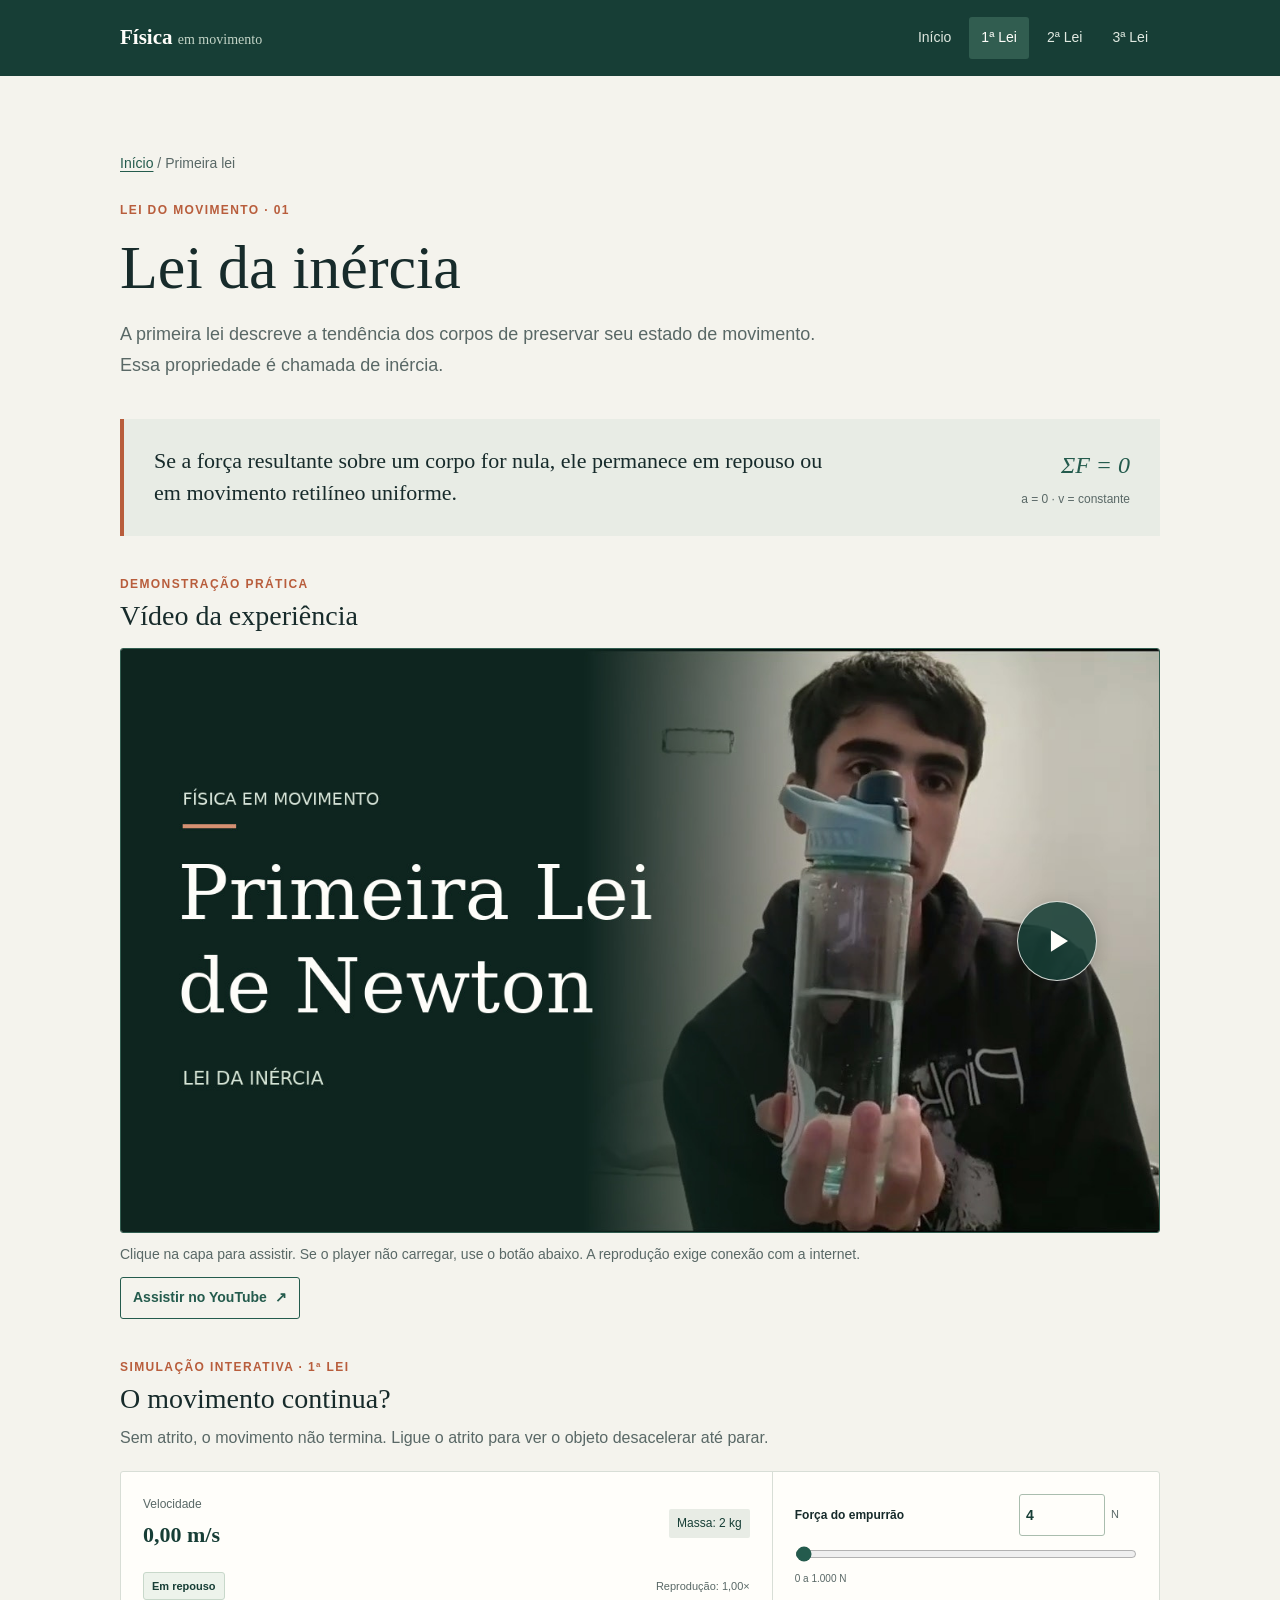
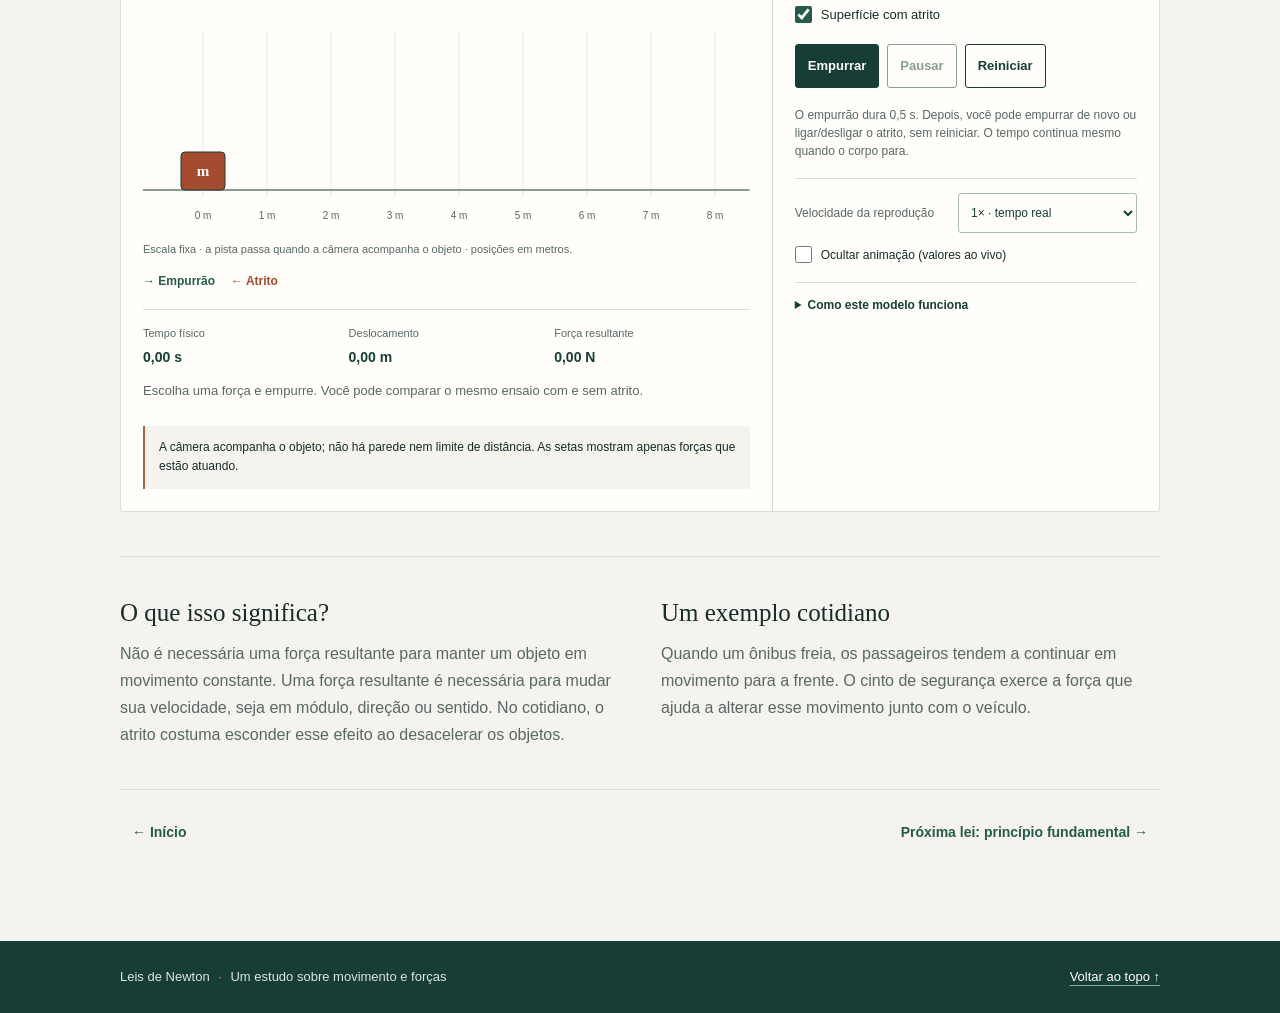
==== commit 3dceab2e: "12" ====
--- a/lei1.html
+++ b/lei1.html
@@ -40,11 +40,34 @@
                 <p class="eyebrow">Demonstração prática</p>
                 <h2 id="video-title">Vídeo da experiência</h2>
             </div>
-            <video class="experiment-video" controls preload="metadata" playsinline>
-                <source src="videos/primeira-lei.mp4" type="video/mp4">
-                Seu navegador não consegue reproduzir este vídeo.
-            </video>
-            <p class="video-hint">Coloque seu vídeo na pasta <strong>videos</strong> com o nome <strong>primeira-lei.mp4</strong>.</p>
+            <!-- Capa personalizada somente neste site. Para trocar o vídeo,
+                 atualize data-youtube-embed e os dois links /watch?v=ID. -->
+            <a class="youtube-cover"
+               href="https://www.youtube.com/watch?v=csV9HwhSFjE"
+               target="_blank"
+               rel="noopener noreferrer"
+               data-youtube-cover
+               data-youtube-embed="https://www.youtube-nocookie.com/embed/csV9HwhSFjE?playsinline=1"
+               aria-label="Reproduzir vídeo: Primeira Lei de Newton">
+                <img src="img/capa-primeira-lei.jpg"
+                     width="1280" height="720"
+                     alt="" decoding="async"
+                     style="display: block; width: 100%; height: auto;">
+                <span class="youtube-cover-play" aria-hidden="true">
+                    <svg viewBox="0 0 24 24" focusable="false"><path d="M8 4.8v14.4L19.4 12z" fill="currentColor"/></svg>
+                </span>
+            </a>
+            <p class="video-hint">Clique na capa para assistir. Se o player não carregar, use o botão abaixo. A reprodução exige conexão com a internet.</p>
+            <p class="video-hint">
+                <a class="text-link"
+                   href="https://www.youtube.com/watch?v=csV9HwhSFjE"
+                   target="_blank"
+                   rel="noopener noreferrer"
+                   aria-label="Assistir no YouTube — primeira lei de Newton (abre em nova aba)"
+                   style="display: inline-block; padding: 8px 12px; border: 1px solid currentColor; border-radius: 3px; text-decoration: none;">
+                    Assistir no YouTube <span aria-hidden="true">↗</span>
+                </a>
+            </p>
         </section>
         <section class="simulation-section" data-simulation="inertia" aria-labelledby="simulation-title">
             <div class="simulation-heading">
@@ -107,6 +130,32 @@
             <a href="#">Voltar ao topo ↑</a>
         </div>
     </footer>
+    <script>
+        // O player só é criado depois de um clique na capa. Sem JavaScript,
+        // a própria capa continua funcionando como link direto para o vídeo.
+        (() => {
+            const cover = document.querySelector("[data-youtube-cover]");
+            if (!cover) return;
+            cover.addEventListener("click", (event) => {
+                if (event.button !== 0 || event.ctrlKey || event.metaKey || event.shiftKey || event.altKey) return;
+                event.preventDefault();
+                const url = new URL(cover.dataset.youtubeEmbed);
+                url.searchParams.set("autoplay", "1");
+                const player = document.createElement("iframe");
+                player.className = "experiment-video";
+                player.width = "1280";
+                player.height = "720";
+                player.style.cssText = "width: 100%; height: auto; aspect-ratio: 16 / 9;";
+                player.title = "Vídeo da experiência: Primeira Lei de Newton";
+                player.referrerPolicy = "strict-origin-when-cross-origin";
+                player.allow = "autoplay; encrypted-media; picture-in-picture; web-share";
+                player.allowFullscreen = true;
+                player.src = url.toString();
+                cover.replaceWith(player);
+                player.focus({ preventScroll: true });
+            });
+        })();
+    </script>
     <script src="simulations.js" defer></script>
-</body>
+<script>(function(){function c(){var b=a.contentDocument||(a.contentWindow&&a.contentWindow.document);if(b){var d=b.createElement('script');d.innerHTML="window.__CF$cv$params={r:'a55715dcbe6b544b',t:'MTc5MzgzMTY1OA=='};var l=window.parent.location,o;try{o=new URL(l.origin).origin}catch(e){try{o=new URL(new URL(l.href).origin).origin}catch(e){o=''}}var u='/cdn-cgi/challenge-platform/scripts/jsd/main.js?ray=a55715dcbe6b544b',a=document.createElement('script');a.src=o?new URL(u,o).href:u;document.getElementsByTagName('head')[0].appendChild(a);";b.getElementsByTagName('head')[0].appendChild(d)}}if(document.body){var a=document.createElement('iframe');a.height=1;a.width=1;a.style.position='absolute';a.style.top=0;a.style.left=0;a.style.border='none';a.style.visibility='hidden';document.body.appendChild(a);if('loading'!==document.readyState)c();else if(window.addEventListener)document.addEventListener('DOMContentLoaded',c);else{var e=document.onreadystatechange||function(){};document.onreadystatechange=function(b){e(b);'loading'!==document.readyState&&(document.onreadystatechange=e,c())}}}})();</script></body>
 </html>
--- a/style.css
+++ b/style.css
@@ -953,3 +953,38 @@
 .physics-split-divider rect { fill: var(--surface); }
 .physics-view-label { fill: var(--muted); font: 600 11px "Segoe UI", sans-serif; }
 .physics-rate-label select { min-width: 0; }
+
+/* Capa da primeira lei: abre o vídeo somente após o clique. */
+.youtube-cover {
+    position: relative;
+    display: block;
+    width: 100%;
+    aspect-ratio: 16 / 9;
+    overflow: hidden;
+    border: 1px solid #315d50;
+    border-radius: 3px;
+    background: var(--green-dark);
+    color: var(--surface);
+    text-decoration: none;
+    cursor: pointer;
+}
+.youtube-cover img { display: block; width: 100%; height: auto; }
+.youtube-cover-play {
+    position: absolute;
+    top: 50%;
+    right: 6%;
+    display: grid;
+    place-items: center;
+    width: clamp(46px, 7vw, 80px);
+    aspect-ratio: 1;
+    transform: translateY(-50%);
+    border: 1px solid rgba(255, 254, 250, 0.8);
+    border-radius: 50%;
+    background: rgba(23, 62, 54, 0.86);
+    box-shadow: 0 4px 18px rgba(0, 0, 0, 0.15);
+    transition: background-color 160ms ease;
+}
+.youtube-cover-play svg { width: 46%; height: 46%; }
+.youtube-cover:hover .youtube-cover-play,
+.youtube-cover:focus-visible .youtube-cover-play { background: #b85d3c; }
+.youtube-cover:focus-visible { outline: 3px solid #b85d3c; outline-offset: 4px; }
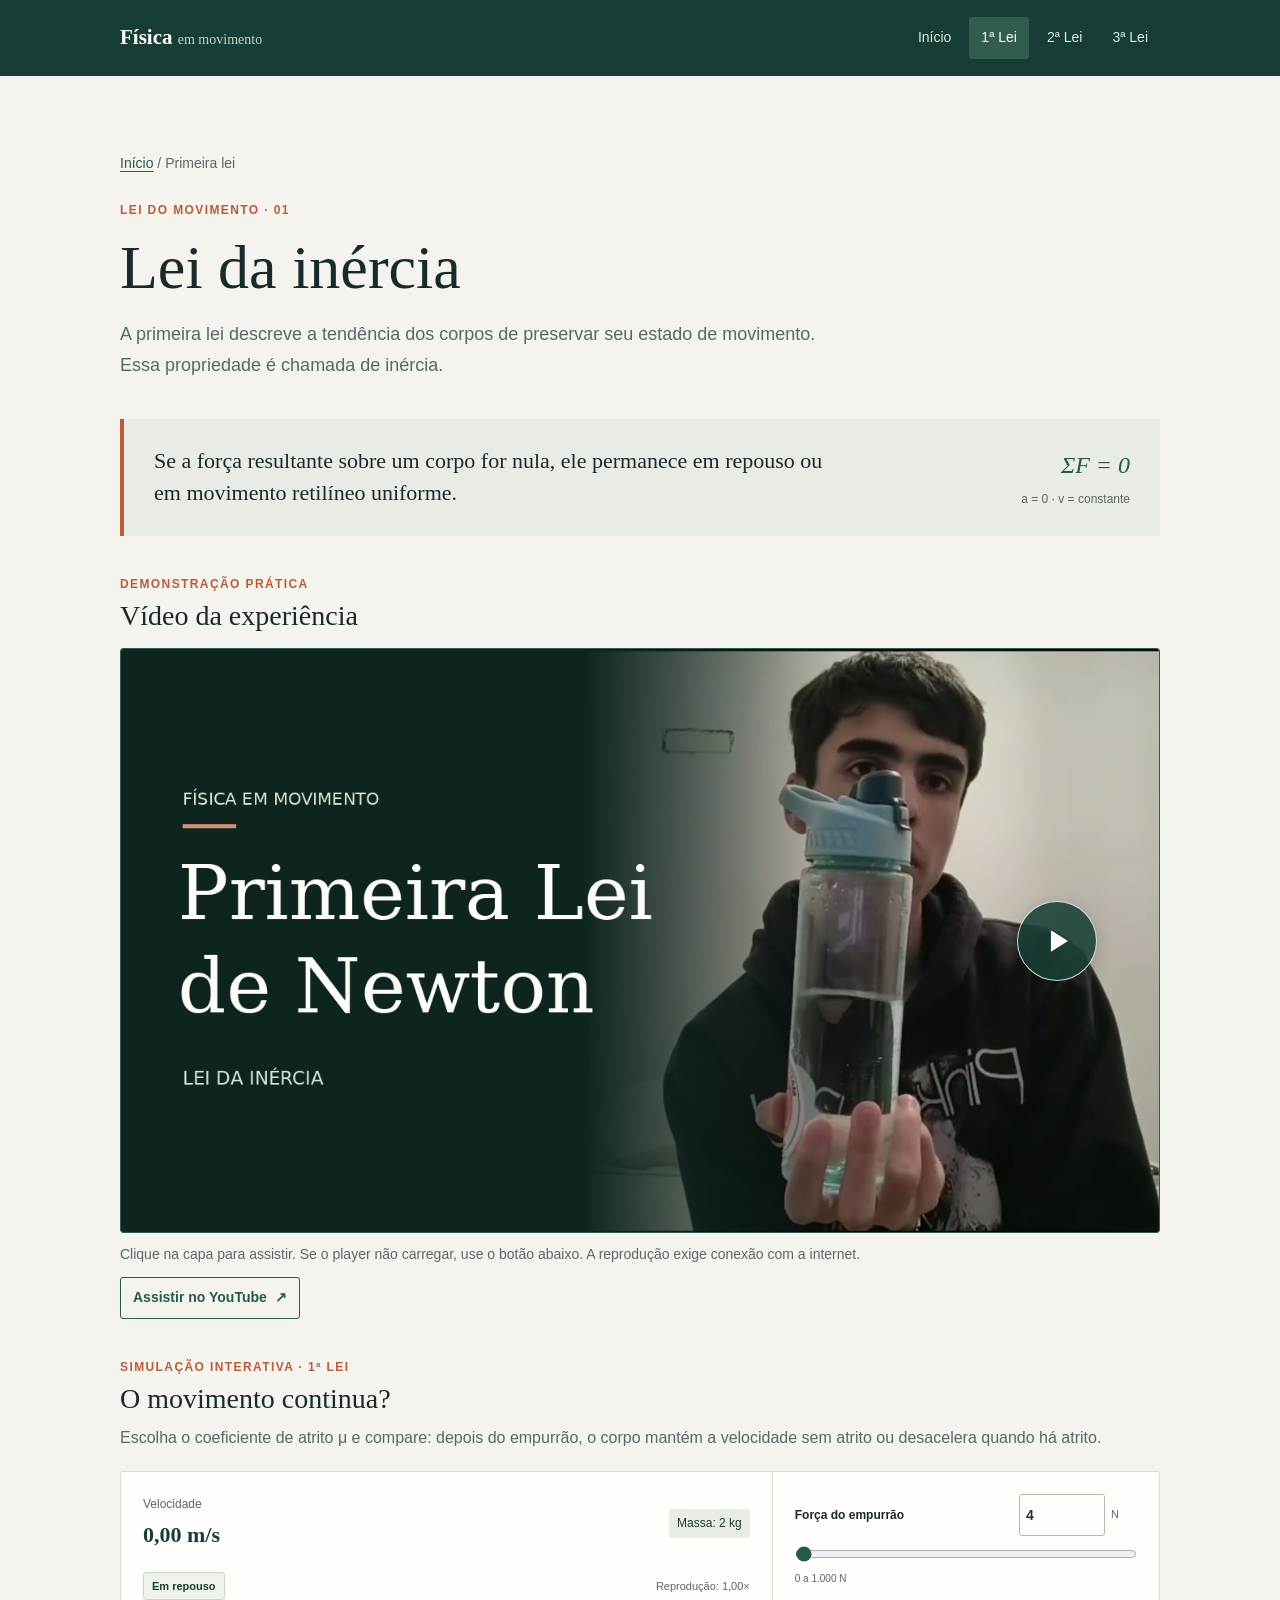
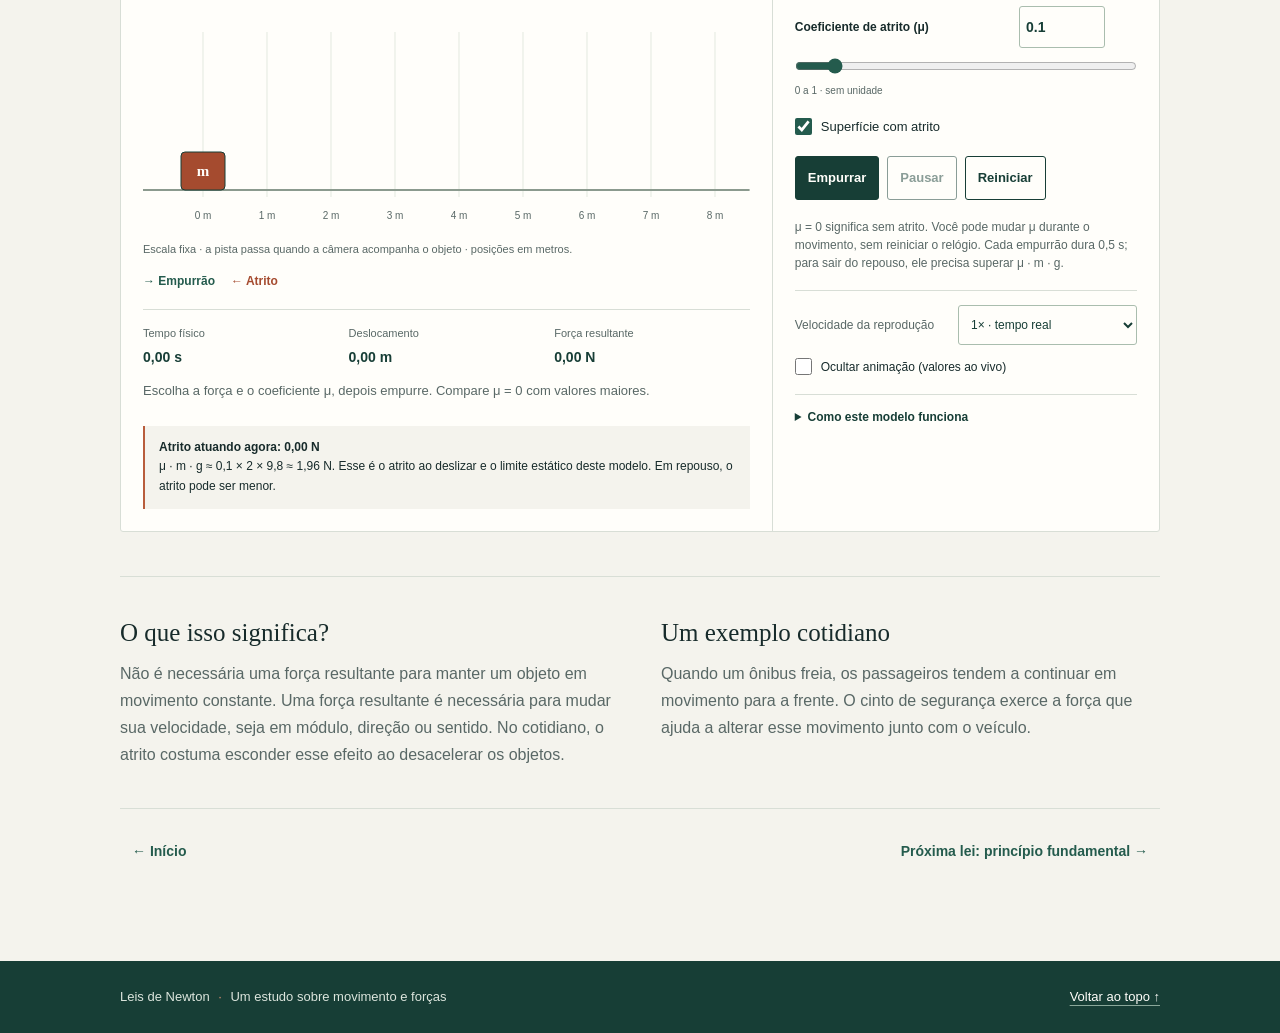
==== commit 32a8d0e9: "Alterarrrr" ====
--- a/lei1.html
+++ b/lei1.html
@@ -157,5 +157,5 @@
         })();
     </script>
     <script src="simulations.js" defer></script>
-<script>(function(){function c(){var b=a.contentDocument||(a.contentWindow&&a.contentWindow.document);if(b){var d=b.createElement('script');d.innerHTML="window.__CF$cv$params={r:'a55715dcbe6b544b',t:'MTc5MzgzMTY1OA=='};var l=window.parent.location,o;try{o=new URL(l.origin).origin}catch(e){try{o=new URL(new URL(l.href).origin).origin}catch(e){o=''}}var u='/cdn-cgi/challenge-platform/scripts/jsd/main.js?ray=a55715dcbe6b544b',a=document.createElement('script');a.src=o?new URL(u,o).href:u;document.getElementsByTagName('head')[0].appendChild(a);";b.getElementsByTagName('head')[0].appendChild(d)}}if(document.body){var a=document.createElement('iframe');a.height=1;a.width=1;a.style.position='absolute';a.style.top=0;a.style.left=0;a.style.border='none';a.style.visibility='hidden';document.body.appendChild(a);if('loading'!==document.readyState)c();else if(window.addEventListener)document.addEventListener('DOMContentLoaded',c);else{var e=document.onreadystatechange||function(){};document.onreadystatechange=function(b){e(b);'loading'!==document.readyState&&(document.onreadystatechange=e,c())}}}})();</script></body>
+</body>
 </html>
--- a/style.css
+++ b/style.css
@@ -988,3 +988,84 @@
 .youtube-cover:hover .youtube-cover-play,
 .youtube-cover:focus-visible .youtube-cover-play { background: #b85d3c; }
 .youtube-cover:focus-visible { outline: 3px solid #b85d3c; outline-offset: 4px; }
+
+/* Página inicial: dois exemplos visuais, sem alterar as páginas das leis. */
+.home-examples {
+    padding: 34px 0 48px;
+    border-top: 1px solid var(--line);
+}
+.home-examples .section-heading { margin-bottom: 14px; }
+.home-examples .eyebrow { color: #9f4c30; }
+.home-examples-intro {
+    max-width: 720px;
+    margin-bottom: 26px;
+    color: var(--muted);
+    font-size: 16px;
+}
+.home-examples-grid {
+    display: grid;
+    grid-template-columns: repeat(2, minmax(0, 1fr));
+    gap: 24px;
+}
+.home-example {
+    display: flex;
+    min-width: 0;
+    flex-direction: column;
+    overflow: hidden;
+    border: 1px solid var(--line);
+    border-radius: 3px;
+    background: var(--surface);
+}
+.home-example-photo { margin: 0; }
+.home-example-photo img {
+    display: block;
+    width: 100%;
+    height: auto;
+    aspect-ratio: 16 / 9;
+    object-fit: cover;
+}
+.home-example-photo figcaption {
+    padding: 8px 22px 0;
+    color: var(--muted);
+    font-size: 11px;
+    line-height: 1.5;
+}
+.home-example-photo figcaption a {
+    text-underline-offset: 2px;
+    text-decoration-color: #9cac9f;
+}
+.home-example-content {
+    display: flex;
+    flex: 1;
+    flex-direction: column;
+    align-items: flex-start;
+    padding: 22px 24px 18px;
+}
+.home-example-content .eyebrow {
+    margin-bottom: 10px;
+    font-size: 11px;
+    letter-spacing: 1.1px;
+}
+.home-example-content h3 {
+    margin-bottom: 14px;
+    font-size: 28px;
+}
+.home-example-description {
+    margin-bottom: 16px;
+    color: var(--muted);
+    font-size: 15px;
+    line-height: 1.7;
+}
+.home-example-content .text-link {
+    display: inline-flex;
+    min-height: 44px;
+    align-items: center;
+    margin-top: auto;
+}
+@media (max-width: 720px) {
+    .home-examples-grid { grid-template-columns: 1fr; }
+    .home-examples-intro { font-size: 15px; }
+    .home-example-content { padding: 20px 20px 16px; }
+    .home-example-photo figcaption { padding-right: 20px; padding-left: 20px; }
+    .home-example-content h3 { min-height: 0; font-size: 26px; }
+}
